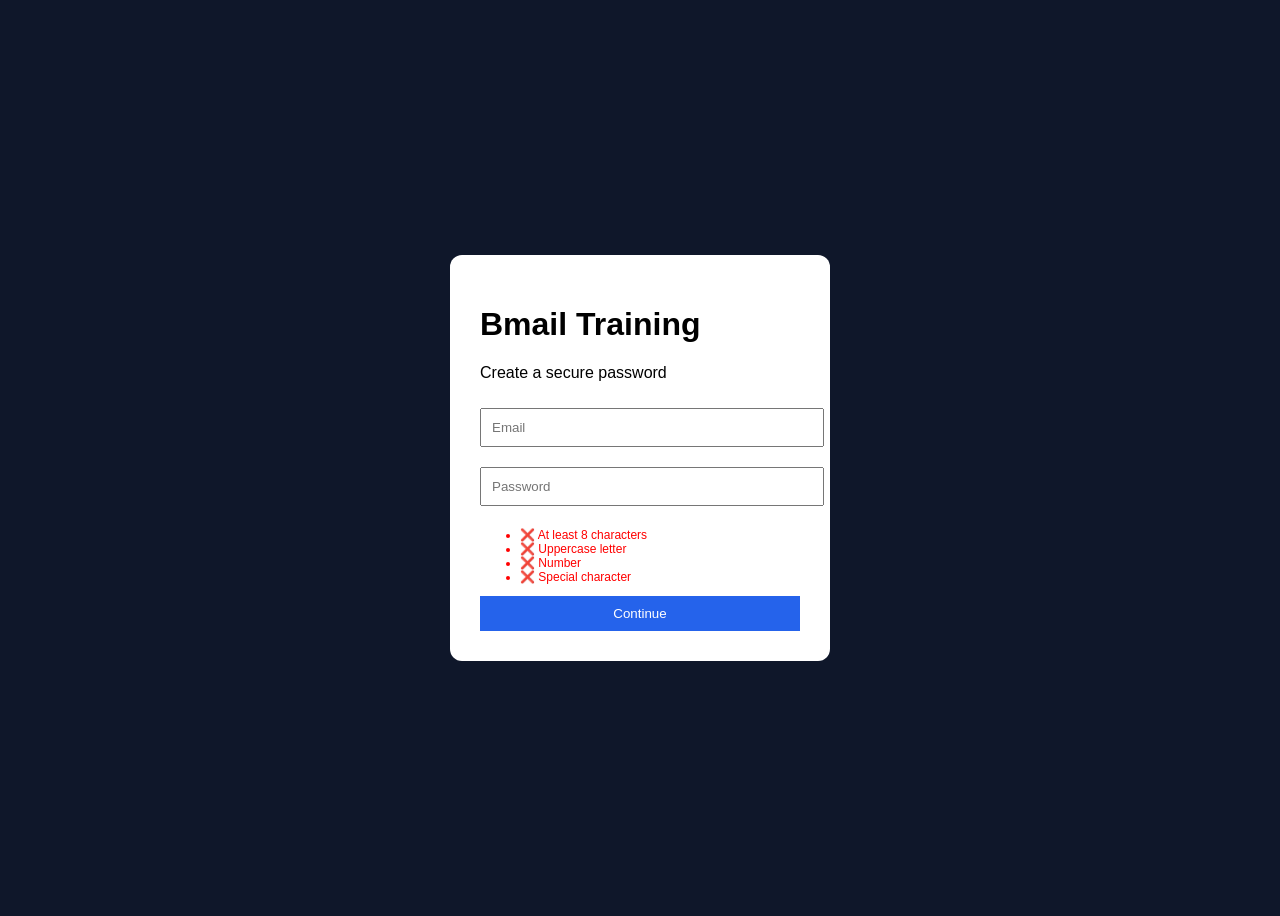
==== create.html @ 4ac975ff "Add files via upload" ====
<!DOCTYPE html>
<html lang="en">
<head>
  <meta charset="UTF-8">
  <title>Create Account - Bmail</title>
  <link rel="stylesheet" href="css/auth.css">
</head>
<body>

<div class="auth-container">
  <div class="auth-card">
    <h1>Bmail Training</h1>
    <p>Create a secure password</p>

    <input type="email" id="email" placeholder="Email">

    <input type="password" id="password" placeholder="Password" onkeyup="checkRules()">

    <ul class="rules">
      <li id="length">❌ At least 8 characters</li>
      <li id="uppercase">❌ Uppercase letter</li>
      <li id="number">❌ Number</li>
      <li id="symbol">❌ Special character</li>
    </ul>

    <button onclick="createAccount()">Continue</button>
  </div>
</div>

<script src="js/auth.js"></script>
</body>
</html>
---- css/auth.css ----
body {
  font-family: Arial;
  background: #0f172a;
  display: flex;
  justify-content: center;
  align-items: center;
  height: 100vh;
}

.auth-card {
  background: white;
  padding: 30px;
  border-radius: 12px;
  width: 320px;
}

input {
  width: 100%;
  margin: 10px 0;
  padding: 10px;
}

button {
  width: 100%;
  padding: 10px;
  background: #2563eb;
  color: white;
  border: none;
  cursor: pointer;
}

.rules {
  font-size: 12px;
}

.rules li {
  color: red;
}

.rules li.valid {
  color: green;
}
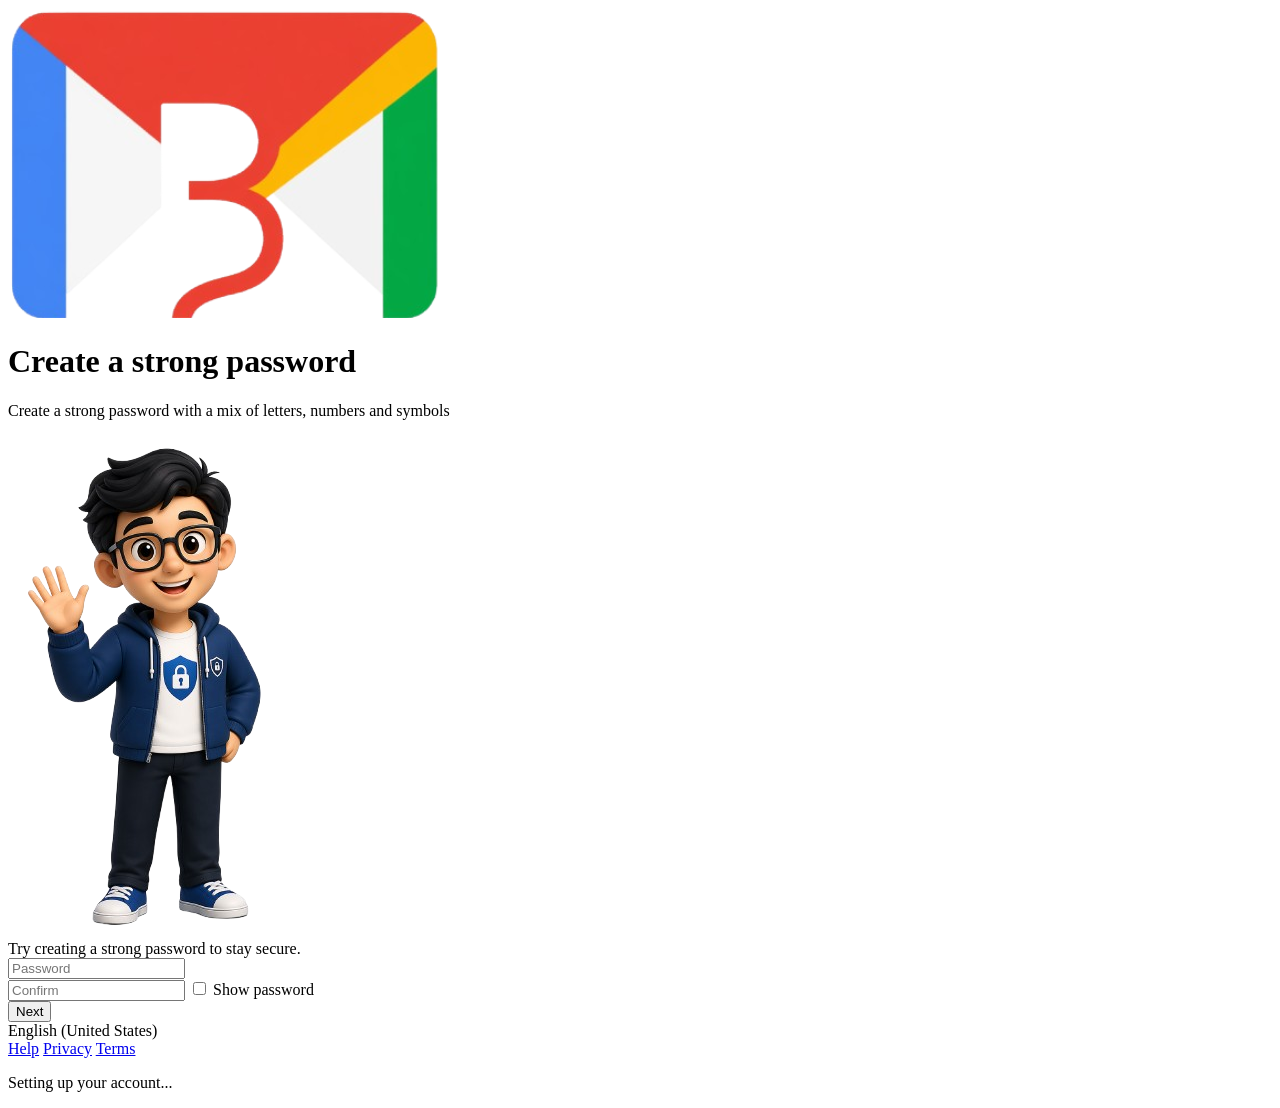
==== commit f2c4f774: "Update create.html" ====
--- a/create.html
+++ b/create.html
@@ -3,30 +3,90 @@
 <head>
   <meta charset="UTF-8">
   <title>Create Account - Bmail</title>
-  <link rel="stylesheet" href="css/auth.css">
+  <link rel="stylesheet" href="css/create.css">
 </head>
 <body>
 
-<div class="auth-container">
-  <div class="auth-card">
-    <h1>Bmail Training</h1>
-    <p>Create a secure password</p>
+<div class="container">
 
-    <input type="email" id="email" placeholder="Email">
+  <div class="card">
 
-    <input type="password" id="password" placeholder="Password" onkeyup="checkRules()">
+    <!-- LEFT SIDE -->
+    <div class="left">
+      <img src="assets/logo.png" class="logo">
 
-    <ul class="rules">
-      <li id="length">❌ At least 8 characters</li>
-      <li id="uppercase">❌ Uppercase letter</li>
-      <li id="number">❌ Number</li>
-      <li id="symbol">❌ Special character</li>
-    </ul>
+      <h1>Create a strong password</h1>
 
-    <button onclick="createAccount()">Continue</button>
+      <p>
+        Create a strong password with a mix of letters,
+        numbers and symbols
+      </p>
+
+      <!-- 🛡️ ASSISTANT CHARACTER -->
+      <div id="assistant" class="assistant hidden">
+        <img src="assets/assistant.png" class="assistant-img">
+
+        <div id="assistantBubble" class="assistant-bubble">
+          Try creating a strong password to stay secure.
+        </div>
+      </div>
+
+    </div>
+
+    <!-- RIGHT SIDE -->
+    <div class="right">
+
+      <!-- PASSWORD -->
+      <input type="password" id="password" placeholder="Password">
+
+      <!-- STRENGTH METER -->
+      <div id="strengthContainer" class="strength-wrapper hidden">
+        <div id="strengthBar" class="strength-bar"></div>
+        <span id="strengthText" class="strength-text"></span>
+      </div>
+
+      <!-- VALIDATION MESSAGE -->
+      <div id="suggestions" class="suggestions hidden"></div>
+
+      <!-- CONFIRM -->
+      <input type="password" id="confirm" placeholder="Confirm">
+
+      <!-- SHOW PASSWORD -->
+      <label class="show-pass">
+        <input type="checkbox" onclick="togglePassword()">
+        Show password
+      </label>
+
+      <!-- ACTION -->
+      <div class="actions">
+        <button onclick="validatePassword()">Next</button>
+      </div>
+
+    </div>
+
+  </div>
+
+  <!-- FOOTER -->
+  <div class="footer">
+    <span>English (United States)</span>
+
+    <div>
+      <a href="#">Help</a>
+      <a href="#">Privacy</a>
+      <a href="#">Terms</a>
+    </div>
+  </div>
+
+</div>
+
+<!-- 🔥 LOADING SCREEN -->
+<div id="loadingScreen" class="loading-screen hidden">
+  <div class="loader-box">
+    <div class="spinner"></div>
+    <p>Setting up your account...</p>
   </div>
 </div>
 
-<script src="js/auth.js"></script>
+<script src="js/create.js"></script>
 </body>
-</html>+</html>
